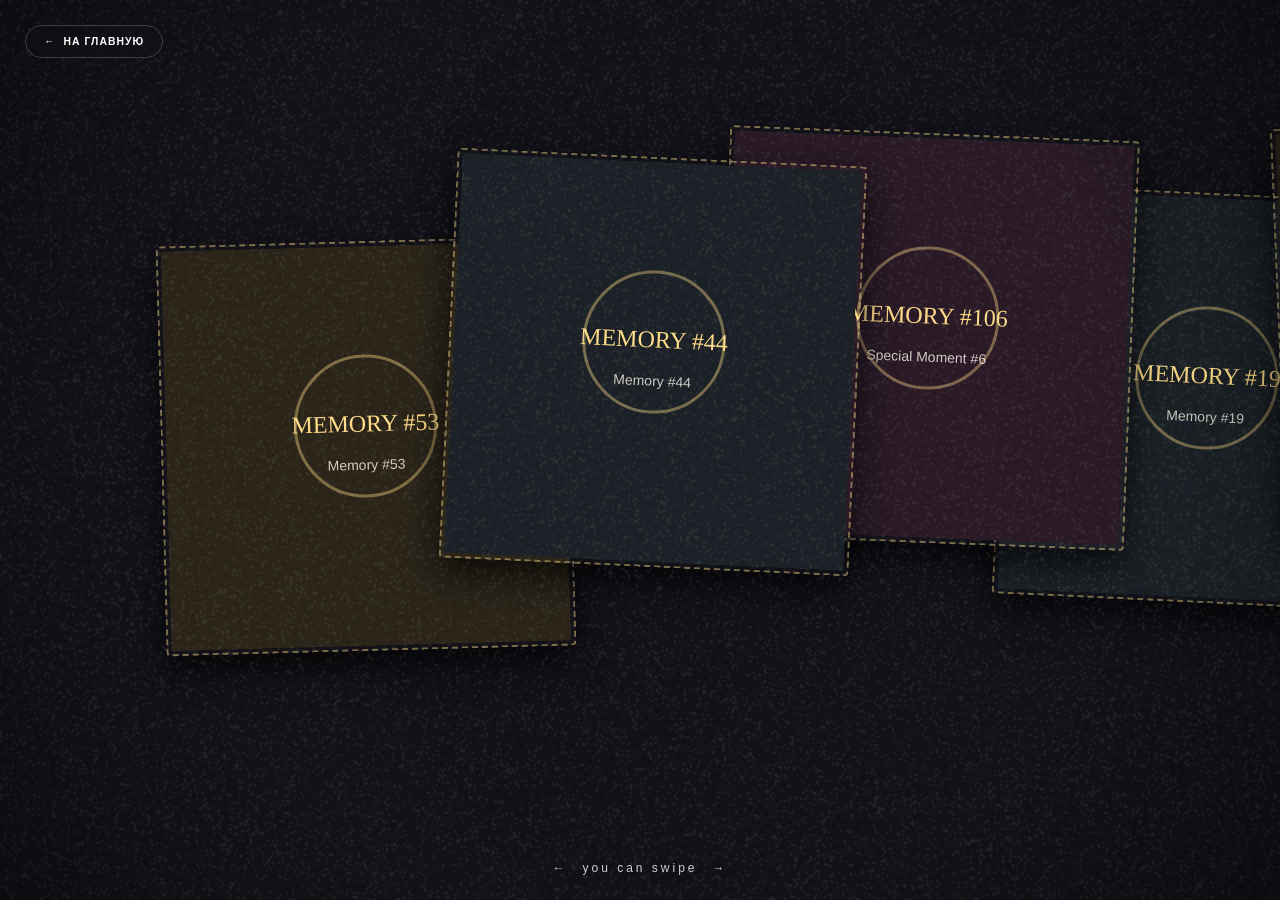
==== slide.html @ 55a8194f "Add files via upload" ====
<!DOCTYPE html>
<html lang="en">
<head>
    <meta charset="UTF-8">
    <meta name="viewport" content="width=device-width, initial-scale=1.0, maximum-scale=1.0, user-scalable=no">
    <title>Cinematic Universe Journey — Birthday Odyssey</title>
    <link rel="stylesheet" href="css/style.css">
</head>
<body>

    <!-- Atmospheric Overlays -->
    <div id="vignette-overlay"></div>
    <canvas id="grain-canvas"></canvas>

    <!-- Mobile Orientation Guard -->
    <div id="orientation-warning">
        <div class="phone-icon-wrapper">
            <div class="phone-icon"></div>
        </div>
        <h2>Rotate Your Device</h2>
        <p>Please switch to landscape mode for the best experience.</p>
    </div>

    <!-- Top Left Navigation HUD (Кнопка Назад на главную) -->
    <div id="nav-hud">
        <a href="index.html" class="hud-btn link-btn" aria-label="Return Home">
            <span class="hud-icon">←</span>
            <span>НА ГЛАВНУЮ</span>
        </a>
    </div>

    <!-- World Title Overlay -->
    <div id="world-title-overlay" class="hidden">
        <h1 id="world-title-text">STRANGER THINGS</h1>
        <div id="world-subtitle-text">CHAPTER I</div>
    </div>

    <!-- Navigation Scroll Hint -->
    <div id="scroll-hint">
        <span class="scroll-arrow">←</span>
        <span>you can swipe</span>
        <span class="scroll-arrow">→</span>
    </div>

    <!-- Main Viewport and Track -->
    <main id="cinematic-viewport">
        <div id="world-track">
            <!-- Dynamically populated by gallery.js -->
        </div>
    </main>

    <!-- Photo Modal -->
    <div id="modal-backdrop" class="modal-backdrop hidden">
        <div class="modal-card">
            <button id="modal-close-btn" class="modal-close">&times;</button>
            <div id="modal-content" class="modal-body"></div>
        </div>
    </div>

    <!-- End Journey Overlay -->
    <div id="end-screen-overlay" class="modal-backdrop hidden">
        <div class="end-card">
            <h2 class="end-title">СПАСИБО ЗА ПРОСМОТР! ❤️</h2>
            <p class="end-subtitle">Путешествие по мирам завершено</p>
            <div class="end-buttons">
                <button id="restart-btn" class="end-btn primary">
                    <span class="btn-icon">🔄</span>
                    <span>ПОСМОТРЕТЬ ЕЩЕ РАЗ</span>
                </button>
                <a href="index.html" class="end-btn secondary">
                    <span class="btn-icon">🏠</span>
                    <span>ВЕРНУТЬСЯ НА ГЛАВНУЮ</span>
                </a>
            </div>
        </div>
    </div>

    <script type="module" src="js/main.js"></script>
</body>
</html>
---- css/style.css ----
/* ==========================================================================
   CINEMATIC CORE STYLES & ATMOSPHERE
   ========================================================================== */

:root {
    --gold: #f3ce72;
    --gold-glow: rgba(243, 206, 114, 0.4);
    --bg-dark: #0a0a0f;
    --card-bg: rgba(18, 20, 28, 0.9);
    --font-heading: serif, sans-serif;
    --font-body: 'Montserrat', -apple-system, BlinkMacSystemFont, sans-serif;
}

* {
    box-sizing: border-box;
    margin: 0;
    padding: 0;
    user-select: none;
    -webkit-user-select: none;
}

html, body {
    width: 100%;
    height: 100%;
    overflow: hidden;
    background-color: var(--bg-dark);
    font-family: var(--font-body);
    color: #ffffff;
}

/* ==========================================================================
   LIGHT ATMOSPHERIC OVERLAYS (Минимальные эффекты, чтобы не затемнять фон)
   ========================================================================== */

/* Очень легкая виньетка по самым краям, не закрывающая видео */
#vignette-overlay {
    position: fixed;
    inset: 0;
    pointer-events: none;
    z-index: 100;
    background: radial-gradient(circle at center, transparent 65%, rgba(0, 0, 0, 0.6) 100%);
    opacity: 0.5;
}

#grain-canvas {
    position: fixed;
    width: 100%;
    height: 100%;
    inset: 0;
    pointer-events: none;
    z-index: 99;
    opacity: 0.08;
}

/* ==========================================================================
   VIEWPORT & PARALLAX TRACK
   ========================================================================== */

#cinematic-viewport {
    position: absolute;
    inset: 0;
    overflow: hidden;
    cursor: grab;
}

#cinematic-viewport:active {
    cursor: grabbing;
}

#world-track {
    position: absolute;
    top: 0;
    left: 0;
    height: 100%;
    display: flex;
    will-change: transform;
}

.universe-section {
    position: relative;
    width: 2000px; /* Уменьшено с 2700px до 2000px */
    height: 100vh;
    overflow: hidden;
    flex-shrink: 0;
    background-color: #000;
}

/* Background Video Layer */
.layer-bg {
    position: absolute;
    top: 0;
    left: -15%;
    width: 130%; /* Запас ширины, чтобы параллакс не оголял края */
    height: 100%;
    overflow: hidden;
    z-index: 1;
    transform: translateZ(0); /* Заставляет GPU рендерить фильтр без обрезания */
}
.bg-video {
    width: 100%;
    height: 100%;
    object-fit: cover;
    filter: sepia(0.55) brightness(0.75) contrast(1.2) saturate(0.85) blur(0.6px);
    transform: translateZ(0);
    opacity: 0; /* Изначально скрыто до момента готового первого кадра */
    transition: opacity 0.8s ease, filter 0.3s ease;
    will-change: transform, filter, opacity;
}

.bg-video.loaded {
    opacity: 1; /* Плавное проявление без черных миганий */
}

/* Слой фотографий — строго поверх фона */
.layer-photos {
    position: absolute;
    inset: 0;
    pointer-events: none;
    z-index: 10;
    will-change: transform;
}

/* Минимальный цветной оттенок миров */
.universe-overlay {
    position: absolute;
    inset: 0;
    pointer-events: none;
    z-index: 2;
    opacity: 0.1;
}

.theme-stranger-things .universe-overlay { background: radial-gradient(circle at 50% 50%, rgba(180, 0, 30, 0.12), transparent 70%); }
.theme-spider-man .universe-overlay { background: radial-gradient(circle at 50% 50%, rgba(10, 80, 180, 0.12), transparent 70%); }
.theme-apothecary-diaries .universe-overlay { background: radial-gradient(circle at 50% 50%, rgba(40, 160, 110, 0.12), transparent 70%); }
.theme-four-seasons .universe-overlay { background: radial-gradient(circle at 50% 50%, rgba(200, 140, 30, 0.12), transparent 70%); }
.theme-ride-your-wave .universe-overlay { background: radial-gradient(circle at 50% 50%, rgba(0, 160, 220, 0.12), transparent 70%); }
.theme-witch-hat-atelier .universe-overlay { background: radial-gradient(circle at 50% 50%, rgba(140, 60, 200, 0.12), transparent 70%); }
.theme-alien-stage .universe-overlay { background: radial-gradient(circle at 50% 50%, rgba(220, 30, 140, 0.12), transparent 70%); }
.theme-backrooms .universe-overlay { background: radial-gradient(circle at 50% 50%, rgba(180, 160, 40, 0.12), transparent 70%); }
.theme-newtopia .universe-overlay { background: radial-gradient(circle at 50% 50%, rgba(30, 180, 180, 0.12), transparent 70%); }
.theme-stomi .universe-overlay { background: radial-gradient(circle at 50% 50%, rgba(160, 40, 180, 0.12), transparent 70%); }
.theme-misto .universe-overlay { background: radial-gradient(circle at 50% 50%, rgba(80, 100, 200, 0.12), transparent 70%); }
.theme-theme-12 .universe-overlay { background: radial-gradient(circle at 50% 50%, rgba(200, 120, 50, 0.12), transparent 70%); }
.theme-theme-13 .universe-overlay { background: radial-gradient(circle at 50% 50%, rgba(50, 200, 120, 0.12), transparent 70%); }
.theme-theme-14 .universe-overlay { background: radial-gradient(circle at 50% 50%, rgba(120, 180, 220, 0.12), transparent 70%); }

/* ==========================================================================
   PHOTO CARDS
   ========================================================================== */

.photo-card {
    position: absolute;
    pointer-events: auto;
    cursor: pointer;
    transition: transform 0.35s cubic-bezier(0.165, 0.84, 0.44, 1), box-shadow 0.35s ease;
    display: flex;
    justify-content: center;
    align-items: center;
}

.photo-card:hover {
    z-index: 100 !important;
    transform: scale(1.12) rotate(0deg) !important;
}

.photo-inner {
    position: relative;
    padding: 0;
    background: transparent;
    border-radius: 6px;
    box-shadow: 0 15px 35px rgba(0, 0, 0, 0.7);
    display: inline-block;
}

.photo-img {
    display: block;
    width: auto;
    height: auto;
    max-width: 460px;   /* Увеличена макс. ширина для ПК */
    max-height: 55vh;   /* Высота для ПК */
    
    border-radius: 4px;
    background-color: transparent;
    
    /* Пунктирная обводка точно по контуру */
    border: 2px dashed rgba(243, 206, 114, 0.45);
    padding: 3px;
    
    filter: sepia(0.22) contrast(1.05) saturate(0.95);
    transition: border-color 0.35s ease, filter 0.35s ease, box-shadow 0.35s ease;
}

/* Эффект при наведении */
.photo-card:hover .photo-img {
    border-color: rgba(243, 206, 114, 0.95);
    box-shadow: 0 0 20px rgba(243, 206, 114, 0.4);
    filter: sepia(0) contrast(1.1) saturate(1.1);
}

/* СПЕЦИАЛЬНО ДЛЯ МОБИЛЬНЫХ УСТРОЙСТВ (Альбомный режим) */
@media (max-height: 600px) {
    .photo-img {
        max-height: 68vh; /* Значительно крупнее на смартфонах */
        max-width: 70vw;
    }
}

/* Узкая векторная рамка */
.photo-frame-svg {
    position: absolute;
    inset: -5px;
    width: calc(100% + 10px);
    height: calc(100% + 10px);
    pointer-events: none;
    z-index: 2;
}

/* ==========================================================================
   WORLD TITLE OVERLAY
   ========================================================================== */

#world-title-overlay {
    position: fixed;
    top: 50%;
    left: 50%;
    transform: translate(-50%, -50%);
    text-align: center;
    pointer-events: none;
    z-index: 150;
    opacity: 0;
    transition: opacity 0.3s ease;
}

#world-title-overlay.active {
    opacity: 1;
    animation: titleFastZoom 1.2s cubic-bezier(0.25, 1, 0.5, 1) forwards;
}

#world-title-text {
    font-family: var(--font-heading);
    font-size: 3.5rem;
    letter-spacing: 0.3em;
    text-transform: uppercase;
    color: #ffffff;
    text-shadow: 0 0 20px rgba(0, 0, 0, 0.9), 0 0 30px var(--gold-glow);
}

#world-subtitle-text {
    margin-top: 8px;
    font-size: 1.1rem;
    letter-spacing: 0.4em;
    color: var(--gold);
    text-transform: uppercase;
    text-shadow: 0 0 15px rgba(0, 0, 0, 0.9);
}

@keyframes titleFastZoom {
    0% { transform: translate(-50%, -50%) scale(0.9); }
    100% { transform: translate(-50%, -50%) scale(1.08); }
}

/* ==========================================================================
   HUD & MODAL
   ========================================================================== */

#sound-hud {
    position: fixed;
    top: 25px;
    right: 25px;
    z-index: 120;
    display: flex;
    align-items: center;
    gap: 12px;
    background: rgba(10, 10, 15, 0.85);
    padding: 10px 18px;
    border-radius: 30px;
    border: 1px solid rgba(255, 255, 255, 0.2);
    backdrop-filter: blur(10px);
}

.hud-btn {
    background: transparent;
    border: none;
    color: #fff;
    font-family: var(--font-body);
    font-size: 0.65rem;
    font-weight: 600;
    cursor: pointer;
    display: flex;
    align-items: center;
    gap: 8px;
    letter-spacing: 0.1em;
}

#sound-equalizer {
    display: flex;
    align-items: flex-end;
    gap: 3px;
    height: 16px;
}

#sound-equalizer .bar {
    width: 3px;
    height: 100%;
    background: var(--gold);
    border-radius: 2px;
    animation: eqBar 1.2s infinite ease-in-out alternate;
}

#sound-equalizer.paused .bar {
    animation-play-state: paused;
    height: 30%;
}

@keyframes eqBar {
    0% { height: 20%; }
    100% { height: 100%; }
}

#scroll-hint {
    position: fixed;
    bottom: 25px;
    left: 50%;
    transform: translateX(-50%);
    z-index: 120;
    font-size: 0.75rem;
    letter-spacing: 0.25em;
    color: rgba(255, 255, 255, 0.8);
    text-shadow: 0 2px 8px rgba(0,0,0,0.8);
    pointer-events: none;
    display: flex;
    align-items: center;
    gap: 15px;
}

.modal-backdrop {
    position: fixed;
    inset: 0;
    z-index: 200;
    background: rgba(5, 5, 10, 0.88);
    backdrop-filter: blur(12px);
    display: flex;
    align-items: center;
    justify-content: center;
    opacity: 1;
    transition: opacity 0.3s ease;
}

.modal-backdrop.hidden {
    opacity: 0;
    pointer-events: none;
}

.modal-card {
    position: relative;
    width: 90%;
    max-width: 650px;
    background: transparent; /* Убран фон */
    border: none;              /* Убран бордер */
    padding: 15px;
    box-shadow: none;          /* Убрана внешняя тень контейнера */
    display: flex;
    flex-direction: column;
    align-items: center;
    justify-content: center;
}

.modal-close {
    position: absolute;
    top: 10px;
    right: 15px;
    background: transparent;
    border: none;
    color: rgba(255, 255, 255, 0.8);
    font-size: 2rem;
    cursor: pointer;
}

/* ==========================================================================
   ORIENTATION WARNING
   ========================================================================== */

#orientation-warning {
    position: fixed;
    inset: 0;
    z-index: 300;
    background: #050508;
    display: flex;
    flex-direction: column;
    align-items: center;
    justify-content: center;
    padding: 30px;
    text-align: center;
    opacity: 0;
    pointer-events: none;
    transition: opacity 0.4s ease;
}

@media (max-width: 768px) and (orientation: portrait) {
    #orientation-warning {
        opacity: 1;
        pointer-events: auto;
    }
}


/* ==========================================================================
   TOP-LEFT NAV HUD
   ========================================================================== */

#nav-hud {
    position: fixed;
    top: 25px;
    left: 25px;
    z-index: 120;
    display: flex;
    align-items: center;
    padding: 10px 18px;
    border-radius: 30px;
    border: 1px solid rgba(255, 255, 255, 0.2);
    backdrop-filter: blur(10px);
}

.link-btn {
    text-decoration: none;
    color: #ffffff;
    transition: color 0.2s ease;
}

.link-btn:hover {
    color: var(--gold);
}

/* ==========================================================================
   END JOURNEY OVERLAY
   ========================================================================== */

.end-card {
    text-align: center;
    padding: 35px 30px;
    background: rgba(15, 15, 22, 0.92);
    border: 1px solid rgba(243, 206, 114, 0.4);
    border-radius: 16px;
    box-shadow: 0 25px 60px rgba(0, 0, 0, 0.95), 0 0 40px var(--gold-glow);
    max-width: 500px;
    width: 90%;
}

.end-title {
    font-family: var(--font-heading);
    font-size: 2.2rem;
    color: var(--gold);
    margin-bottom: 10px;
    letter-spacing: 0.1em;
}

.end-subtitle {
    font-size: 1.1rem;
    color: #d1d5db;
    margin-bottom: 30px;
}

.end-buttons {
    display: flex;
    flex-direction: column;
    gap: 15px;
}

.end-btn {
    display: flex;
    align-items: center;
    justify-content: center;
    gap: 10px;
    padding: 14px 24px;
    border-radius: 30px;
    font-family: var(--font-body);
    font-size: 0.95rem;
    font-weight: 600;
    letter-spacing: 0.1em;
    cursor: pointer;
    text-decoration: none;
    transition: all 0.3s ease;
}

.end-btn.primary {
    background: var(--gold);
    color: #000000;
    border: none;
}

.end-btn.primary:hover {
    background: #ffffff;
    box-shadow: 0 0 20px var(--gold);
    transform: translateY(-2px);
}

.end-btn.secondary {
    background: transparent;
    color: #ffffff;
    border: 1px solid rgba(255, 255, 255, 0.3);
}

.end-btn.secondary:hover {
    border-color: var(--gold);
    color: var(--gold);
    transform: translateY(-2px);
}
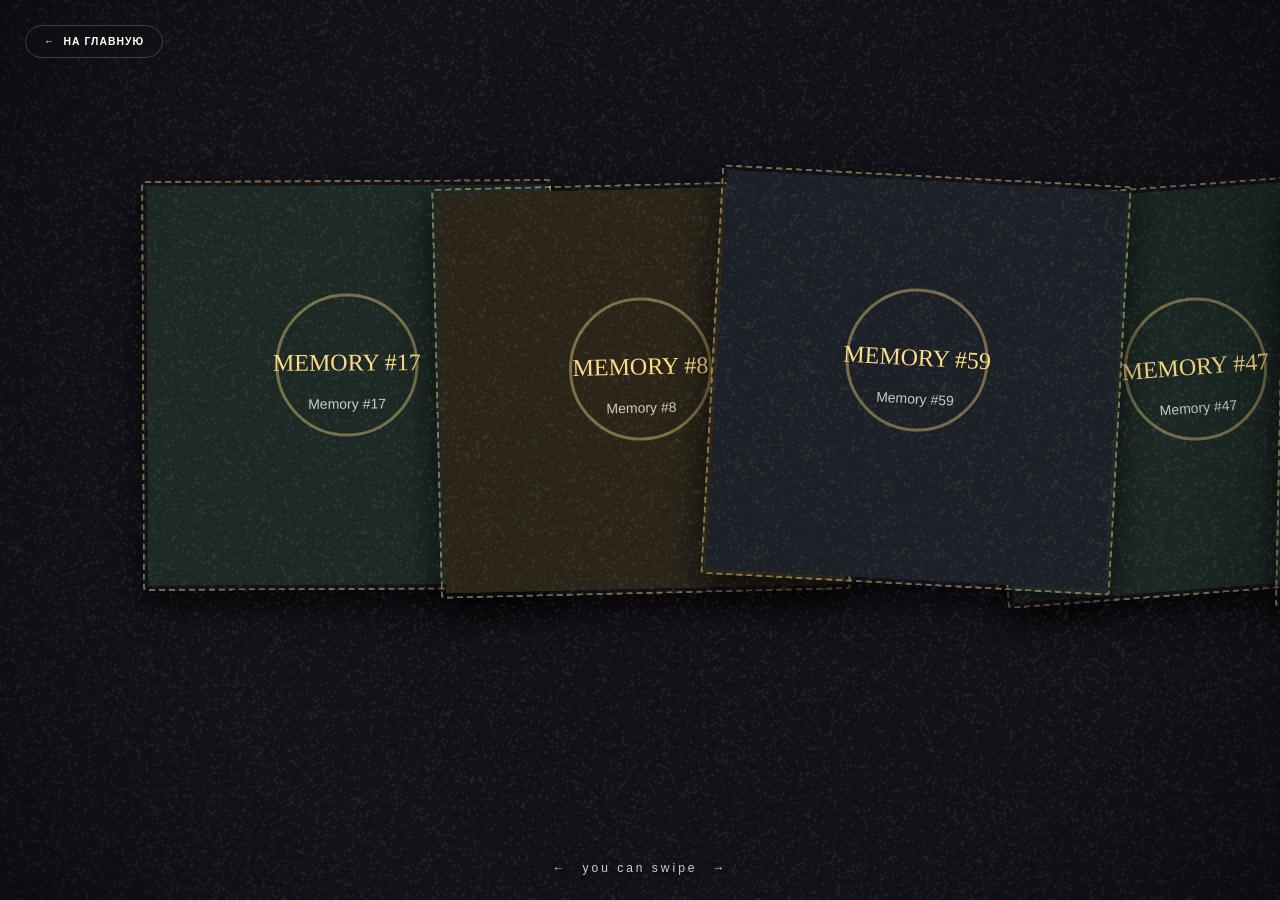
==== commit ee9d7bc7: "Add files via upload" ====
--- a/slide.html
+++ b/slide.html
@@ -12,16 +12,7 @@
     <div id="vignette-overlay"></div>
     <canvas id="grain-canvas"></canvas>
 
-    <!-- Mobile Orientation Guard -->
-    <div id="orientation-warning">
-        <div class="phone-icon-wrapper">
-            <div class="phone-icon"></div>
-        </div>
-        <h2>Rotate Your Device</h2>
-        <p>Please switch to landscape mode for the best experience.</p>
-    </div>
-
-    <!-- Top Left Navigation HUD (Кнопка Назад на главную) -->
+    <!-- Top Left Navigation HUD -->
     <div id="nav-hud">
         <a href="index.html" class="hud-btn link-btn" aria-label="Return Home">
             <span class="hud-icon">←</span>
@@ -60,15 +51,12 @@
     <!-- End Journey Overlay -->
     <div id="end-screen-overlay" class="modal-backdrop hidden">
         <div class="end-card">
-            <h2 class="end-title">СПАСИБО ЗА ПРОСМОТР! ❤️</h2>
-            <p class="end-subtitle">Путешествие по мирам завершено</p>
+            <h2 class="end-title">СПАСИБО ЗА ПРОСМОТР!</h2>
             <div class="end-buttons">
                 <button id="restart-btn" class="end-btn primary">
-                    <span class="btn-icon">🔄</span>
                     <span>ПОСМОТРЕТЬ ЕЩЕ РАЗ</span>
                 </button>
                 <a href="index.html" class="end-btn secondary">
-                    <span class="btn-icon">🏠</span>
                     <span>ВЕРНУТЬСЯ НА ГЛАВНУЮ</span>
                 </a>
             </div>
--- a/css/style.css
+++ b/css/style.css
@@ -176,13 +176,12 @@
     display: block;
     width: auto;
     height: auto;
-    max-width: 460px;   /* Увеличена макс. ширина для ПК */
-    max-height: 55vh;   /* Высота для ПК */
+    max-width: 460px;   /* Высота и ширина для ПК */
+    max-height: 55vh;
     
     border-radius: 4px;
     background-color: transparent;
     
-    /* Пунктирная обводка точно по контуру */
     border: 2px dashed rgba(243, 206, 114, 0.45);
     padding: 3px;
     
@@ -190,18 +189,25 @@
     transition: border-color 0.35s ease, filter 0.35s ease, box-shadow 0.35s ease;
 }
 
-/* Эффект при наведении */
 .photo-card:hover .photo-img {
     border-color: rgba(243, 206, 114, 0.95);
     box-shadow: 0 0 20px rgba(243, 206, 114, 0.4);
     filter: sepia(0) contrast(1.1) saturate(1.1);
 }
 
-/* СПЕЦИАЛЬНО ДЛЯ МОБИЛЬНЫХ УСТРОЙСТВ (Альбомный режим) */
+/* ДЛЯ СМАРТФОНОВ ВЕРТИКАЛЬНО (Portrait) */
+@media (max-width: 768px) {
+    .photo-img {
+        max-width: 82vw;  /* Качественное отображение во всю ширину экрана */
+        max-height: 48vh;
+    }
+}
+
+/* ДЛЯ СМАРТФОНОВ ГОРИЗОНТАЛЬНО (Landscape) */
 @media (max-height: 600px) {
     .photo-img {
-        max-height: 68vh; /* Значительно крупнее на смартфонах */
         max-width: 70vw;
+        max-height: 68vh;
     }
 }
 
@@ -238,7 +244,7 @@
 
 #world-title-text {
     font-family: var(--font-heading);
-    font-size: 3.5rem;
+    font-size: 1.5rem;
     letter-spacing: 0.3em;
     text-transform: uppercase;
     color: #ffffff;
@@ -439,7 +445,6 @@
     text-align: center;
     padding: 35px 30px;
     background: rgba(15, 15, 22, 0.92);
-    border: 1px solid rgba(243, 206, 114, 0.4);
     border-radius: 16px;
     box-shadow: 0 25px 60px rgba(0, 0, 0, 0.95), 0 0 40px var(--gold-glow);
     max-width: 500px;
@@ -447,15 +452,15 @@
 }
 
 .end-title {
-    font-family: var(--font-heading);
-    font-size: 2.2rem;
+    font-family: var(--font-body);
+    font-size: 1.4rem;
     color: var(--gold);
     margin-bottom: 10px;
     letter-spacing: 0.1em;
 }
 
 .end-subtitle {
-    font-size: 1.1rem;
+    font-size: 0.6rem;
     color: #d1d5db;
     margin-bottom: 30px;
 }
@@ -474,7 +479,7 @@
     padding: 14px 24px;
     border-radius: 30px;
     font-family: var(--font-body);
-    font-size: 0.95rem;
+    font-size: 0.75rem;
     font-weight: 600;
     letter-spacing: 0.1em;
     cursor: pointer;
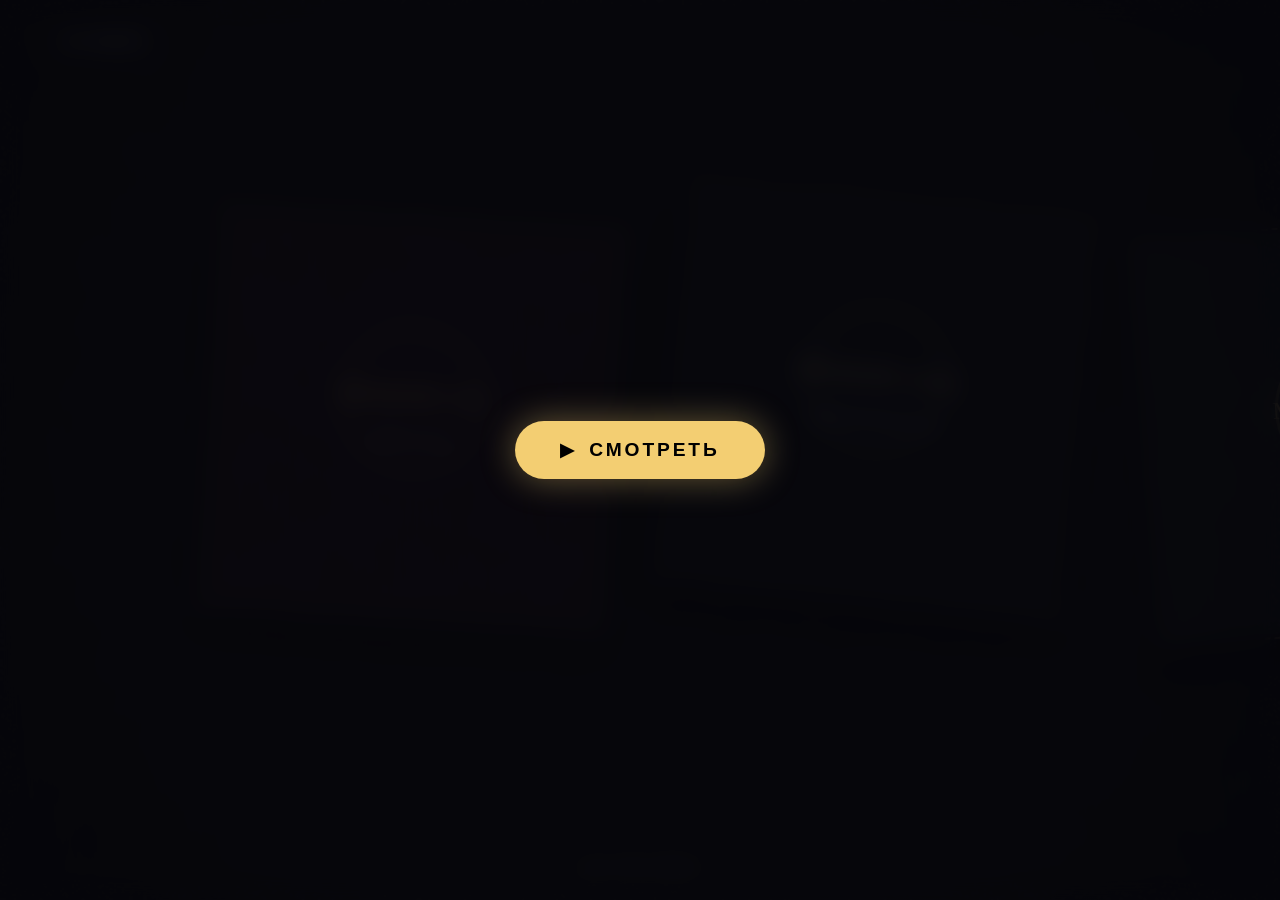
==== commit 158cc281: "Add files via upload" ====
--- a/slide.html
+++ b/slide.html
@@ -3,7 +3,7 @@
 <head>
     <meta charset="UTF-8">
     <meta name="viewport" content="width=device-width, initial-scale=1.0, maximum-scale=1.0, user-scalable=no">
-    <title>Cinematic Universe Journey — Birthday Odyssey</title>
+    <title>Birthday</title>
     <link rel="stylesheet" href="css/style.css">
 </head>
 <body>
@@ -22,8 +22,8 @@
 
     <!-- World Title Overlay -->
     <div id="world-title-overlay" class="hidden">
-        <h1 id="world-title-text">STRANGER THINGS</h1>
-        <div id="world-subtitle-text">CHAPTER I</div>
+        <h1 id="world-title-text"></h1>
+        <div id="world-subtitle-text">STRANGER THINGS</div>
     </div>
 
     <!-- Navigation Scroll Hint -->
@@ -48,6 +48,14 @@
         </div>
     </div>
 
+    <!-- Start Journey Overlay (Лаконичная кнопка по центру) -->
+    <div id="start-screen-overlay" class="modal-backdrop">
+        <button id="start-journey-btn" class="start-btn">
+            <span class="btn-icon">▶</span>
+            <span>СМОТРЕТЬ</span>
+        </button>
+    </div>
+
     <!-- End Journey Overlay -->
     <div id="end-screen-overlay" class="modal-backdrop hidden">
         <div class="end-card">
--- a/css/style.css
+++ b/css/style.css
@@ -78,7 +78,7 @@
 
 .universe-section {
     position: relative;
-    width: 2000px; /* Уменьшено с 2700px до 2000px */
+    width: 3200px; /* Увеличено с 2000px до 3200px для комфортного зазора */
     height: 100vh;
     overflow: hidden;
     flex-shrink: 0;
@@ -509,4 +509,50 @@
     border-color: var(--gold);
     color: var(--gold);
     transform: translateY(-2px);
+}
+
+/* ==========================================================================
+   START JOURNEY OVERLAY (Кнопка СМОТРЕТЬ строго по центру)
+   ========================================================================== */
+
+.start-btn {
+    display: inline-flex;
+    align-items: center;
+    justify-content: center;
+    gap: 12px;
+    padding: 18px 45px;
+    border-radius: 50px;
+    background: var(--gold);
+    color: #000000;
+    border: none;
+    font-family: var(--font-body);
+    font-size: 1.2rem;
+    font-weight: 700;
+    letter-spacing: 0.15em;
+    cursor: pointer;
+    box-shadow: 0 0 35px var(--gold-glow);
+    transition: all 0.3s cubic-bezier(0.175, 0.885, 0.32, 1.275);
+    animation: startBtnPulse 2.2s infinite ease-in-out;
+}
+
+.start-btn:hover {
+    background: #ffffff;
+    box-shadow: 0 0 50px var(--gold);
+    transform: scale(1.08);
+}
+
+.btn-icon {
+    font-size: 1.1rem;
+}
+
+/* Мягкая пульсация кнопки для привлечения внимания */
+@keyframes startBtnPulse {
+    0%, 100% { 
+        box-shadow: 0 0 25px var(--gold-glow); 
+        transform: scale(1);
+    }
+    50% { 
+        box-shadow: 0 0 45px rgba(243, 206, 114, 0.85); 
+        transform: scale(1.03);
+    }
 }
